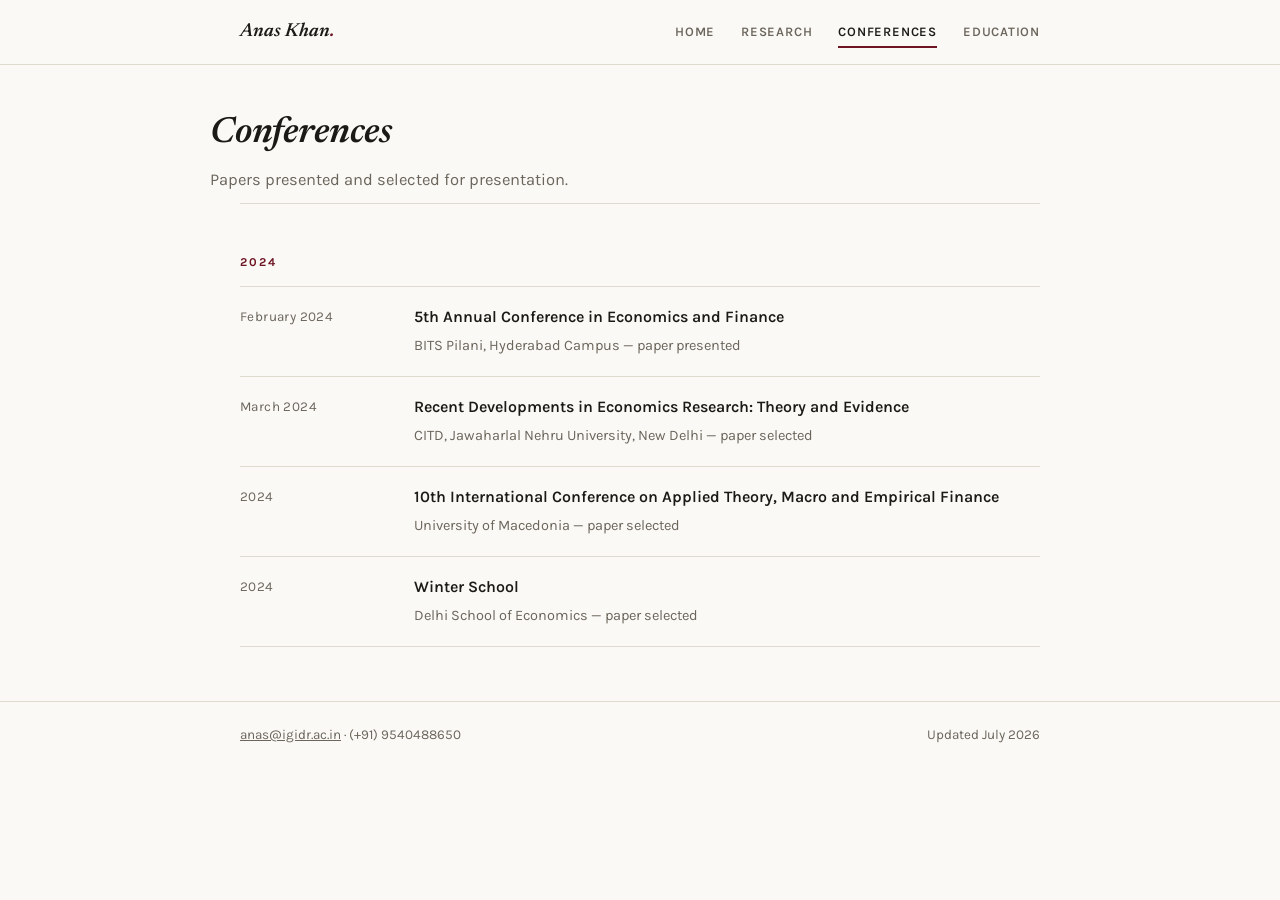
==== conferences.html @ 422debc1 "Initial commit: personal academic website" ====
<!DOCTYPE html>
<html lang="en">
<head>
<meta charset="UTF-8">
<meta name="viewport" content="width=device-width, initial-scale=1.0">
<title>Conferences — Anas Khan</title>
<meta name="description" content="Conferences and presentations by Anas Khan, IGIDR Mumbai.">
<meta property="og:title" content="Conferences — Anas Khan">
<meta property="og:description" content="Conferences and presentations by Anas Khan, IGIDR Mumbai.">
<meta property="og:type" content="website">
<meta name="theme-color" content="#FAF9F5">
<link rel="icon" href="data:image/svg+xml,%3Csvg xmlns='http://www.w3.org/2000/svg' viewBox='0 0 64 64'%3E%3Crect width='64' height='64' fill='%23FAF9F5'/%3E%3Ctext x='32' y='44' font-family='Georgia,serif' font-style='italic' font-size='34' font-weight='600' fill='%236E1423' text-anchor='middle'%3EAK%3C/text%3E%3C/svg%3E">
<link rel="preconnect" href="https://fonts.googleapis.com">
<link rel="preconnect" href="https://fonts.gstatic.com" crossorigin>
<link href="https://fonts.googleapis.com/css2?family=Newsreader:ital,wght@0,400;0,500;0,600;1,400;1,500;1,600&family=Karla:wght@400;500;600;700&display=swap" rel="stylesheet">
<link rel="stylesheet" href="style.css">
</head>
<body>

<div class="strip">
  <div class="wrap">
    <a class="me" href="index.html">Anas Khan<span>.</span></a>
    <nav>
      <a href="index.html">Home</a>
      <a href="research.html">Research</a>
      <a href="conferences.html" class="active">Conferences</a>
      <a href="education.html">Education</a>
    </nav>
  </div>
</div>

<div class="wrap head">
  <h1 class="page-title">Conferences</h1>
  <p class="page-role">Papers presented and selected for presentation.</p>
</div>

<div class="wrap">
  <section>
    <p class="label">2024</p>

    <div class="entry">
      <div class="when">February 2024</div>
      <div>
        <strong>5th Annual Conference in Economics and Finance</strong>
        <span>BITS Pilani, Hyderabad Campus — paper presented</span>
      </div>
    </div>

    <div class="entry">
      <div class="when">March 2024</div>
      <div>
        <strong>Recent Developments in Economics Research: Theory and Evidence</strong>
        <span>CITD, Jawaharlal Nehru University, New Delhi — paper selected</span>
      </div>
    </div>

    <div class="entry">
      <div class="when">2024</div>
      <div>
        <strong>10th International Conference on Applied Theory, Macro and Empirical Finance</strong>
        <span>University of Macedonia — paper selected</span>
      </div>
    </div>

    <div class="entry">
      <div class="when">2024</div>
      <div>
        <strong>Winter School</strong>
        <span>Delhi School of Economics — paper selected</span>
      </div>
    </div>
  </section>
</div>

<footer>
  <div class="wrap">
    <span><a href="mailto:anas@igidr.ac.in">anas@igidr.ac.in</a> · (+91) 9540488650</span>
    <span>Updated July 2026</span>
  </div>
</footer>

</body>
</html>
---- style.css ----
/* ============================================================
   Anas Khan — site styles
   Paper #FAF9F5 · Ink #1B1A17 · Oxblood #6E1423 · Muted #6B655C
   Newsreader (display) · Karla (body/meta)
   ============================================================ */

:root{
  --paper:#FAF9F5;
  --paper-2:#F1EEE6;
  --ink:#1B1A17;
  --ink-soft:#3A362F;
  --oxblood:#6E1423;
  --oxblood-deep:#4E0E19;
  --muted:#6B655C;
  --rule:#DEDACD;
}

*{margin:0;padding:0;box-sizing:border-box}
html{scroll-behavior:smooth}
@media (prefers-reduced-motion:reduce){
  html{scroll-behavior:auto}
  *,*::before,*::after{transition:none!important;animation:none!important}
}

body{
  background:var(--paper);
  color:var(--ink);
  font-family:'Karla',system-ui,sans-serif;
  font-size:17.5px;
  line-height:1.7;
  -webkit-font-smoothing:antialiased;
}

.wrap{max-width:860px;margin:0 auto;padding:0 30px}
a{color:var(--oxblood)}
a:focus-visible{outline:2px solid var(--oxblood);outline-offset:3px;border-radius:1px}

/* ---------------- Top strip ---------------- */
.strip{
  border-bottom:1px solid var(--rule);
  background:var(--paper);
  position:sticky;top:0;z-index:30;
}
.strip .wrap{
  display:flex;align-items:baseline;justify-content:space-between;
  gap:20px;flex-wrap:wrap;padding-top:16px;padding-bottom:16px;
}
.strip .me{
  font-family:'Newsreader',Georgia,serif;
  font-size:19px;font-weight:600;font-style:italic;color:var(--ink);text-decoration:none;
}
.strip .me span{color:var(--oxblood)}
.strip nav{display:flex;gap:26px;flex-wrap:wrap}
.strip nav a{
  font-size:13px;font-weight:600;letter-spacing:.06em;text-transform:uppercase;color:var(--muted);
  text-decoration:none;padding-bottom:3px;border-bottom:2px solid transparent;
}
.strip nav a:hover{color:var(--ink);border-bottom-color:var(--rule)}
.strip nav a.active{color:var(--ink);border-bottom-color:var(--oxblood)}

/* ---------------- Hero (home only) ---------------- */
.hero{padding:60px 0 54px}
.kicker{
  font-size:12.5px;font-weight:700;letter-spacing:.16em;text-transform:uppercase;
  color:var(--oxblood);margin-bottom:16px;
}
.hello{
  font-family:'Newsreader',Georgia,serif;
  font-size:clamp(30px,4.4vw,42px);
  font-weight:600;line-height:1.2;letter-spacing:-.01em;
  margin-bottom:18px;
}
.hello .name{font-style:italic}
.hero p{font-size:18px;margin-bottom:15px;max-width:56ch;color:var(--ink-soft)}
.hero p.small{font-size:15.5px;color:var(--muted)}
.hero .actions{margin-top:26px;display:flex;gap:14px;flex-wrap:wrap;align-items:center}
.btn{
  display:inline-block;text-decoration:none;font-family:'Karla',sans-serif;
  font-size:13.5px;font-weight:700;letter-spacing:.05em;text-transform:uppercase;
  padding:11px 22px;border-radius:2px;transition:background .18s,color .18s,border-color .18s;
}
.btn-fill{background:var(--ink);color:var(--paper);border:1px solid var(--ink)}
.btn-fill:hover{background:var(--paper);color:var(--ink)}
.btn-line{border:1px solid var(--rule);color:var(--ink-soft)}
.btn-line:hover{border-color:var(--ink);color:var(--ink)}

/* ---------------- Non-hero page head (research / conferences) ---------------- */
.head{padding:48px 0 8px}
h1.page-title{
  font-family:'Newsreader',Georgia,serif;
  font-size:clamp(28px,4vw,36px);font-weight:600;font-style:italic;line-height:1.2;
  letter-spacing:-.005em;
}
.page-role{color:var(--muted);font-size:16.5px;margin-top:10px;max-width:56ch}

/* ---------------- Sections ---------------- */
section{padding:48px 0;border-top:1px solid var(--rule)}
.hero + section{border-top:1px solid var(--rule)}
.label{
  font-size:12px;font-weight:700;letter-spacing:.16em;text-transform:uppercase;
  color:var(--oxblood);margin-bottom:14px;
}
h2{
  font-family:'Newsreader',Georgia,serif;
  font-size:24px;font-weight:600;line-height:1.3;margin-bottom:22px;
}
p{margin-bottom:15px;max-width:64ch}
p:last-child{margin-bottom:0}

/* Compact list of current work on home — matches .paper listing below */
.titles{list-style:none}
.titles li{padding:18px 0;border-top:1px solid var(--rule)}
.titles li:last-child{border-bottom:1px solid var(--rule)}
.titles a{text-decoration:none;font-weight:600;color:var(--ink);font-size:16.5px}
.titles a:hover{color:var(--oxblood)}
.titles .sub{display:block;font-size:14.5px;font-weight:400;color:var(--muted);margin-top:4px}

/* ---------------- Papers (research page) ---------------- */
.paper{padding:26px 0;border-top:1px solid var(--rule)}
.paper:first-of-type{border-top:none;padding-top:4px}
.paper h3{
  font-family:'Newsreader',Georgia,serif;
  font-size:19.5px;font-weight:600;line-height:1.4;margin-bottom:10px;
}
.paper .desc{color:var(--ink-soft);margin-bottom:10px;max-width:64ch}
.paper .meta{font-size:13px;letter-spacing:.03em;color:var(--muted)}
details{margin-top:13px}
summary{
  cursor:pointer;list-style:none;display:inline-flex;align-items:center;gap:8px;
  font-size:13.5px;font-weight:700;letter-spacing:.03em;text-transform:uppercase;color:var(--oxblood);
}
summary::-webkit-details-marker{display:none}
summary::before{
  content:"";width:12px;height:12px;flex:none;border:1.5px solid var(--oxblood);border-radius:50%;
  background:
    linear-gradient(var(--oxblood),var(--oxblood)) center/6px 1.5px no-repeat,
    linear-gradient(var(--oxblood),var(--oxblood)) center/1.5px 6px no-repeat;
}
details[open] summary::before{background:linear-gradient(var(--oxblood),var(--oxblood)) center/6px 1.5px no-repeat}
summary:hover{text-decoration:underline}
details>p{
  margin-top:13px;font-size:16px;color:var(--ink-soft);
  padding-left:15px;border-left:2px solid var(--rule);max-width:64ch;
}

/* ---------------- Entries (conferences page) ---------------- */
.entry{
  display:grid;grid-template-columns:150px 1fr;gap:24px;
  padding:16px 0;border-top:1px solid var(--rule);
}
.entry:last-child{border-bottom:1px solid var(--rule)}
.entry .when{font-size:13.5px;letter-spacing:.03em;color:var(--muted);padding-top:3px}
.entry strong{display:block;font-size:16px;font-weight:600}
.entry span{color:var(--muted);font-size:14.5px}

/* ---------------- Footer ---------------- */
footer{border-top:1px solid var(--rule);margin-top:6px;padding:22px 0 40px}
footer .wrap{
  display:flex;justify-content:space-between;gap:16px;flex-wrap:wrap;
  color:var(--muted);font-size:13.5px;
}
footer a{color:var(--muted)}

/* ---------------- Mobile ---------------- */
@media (max-width:760px){
  .hero{padding:40px 0 34px}
  .entry{grid-template-columns:1fr;gap:2px}
  section{padding:36px 0}
}
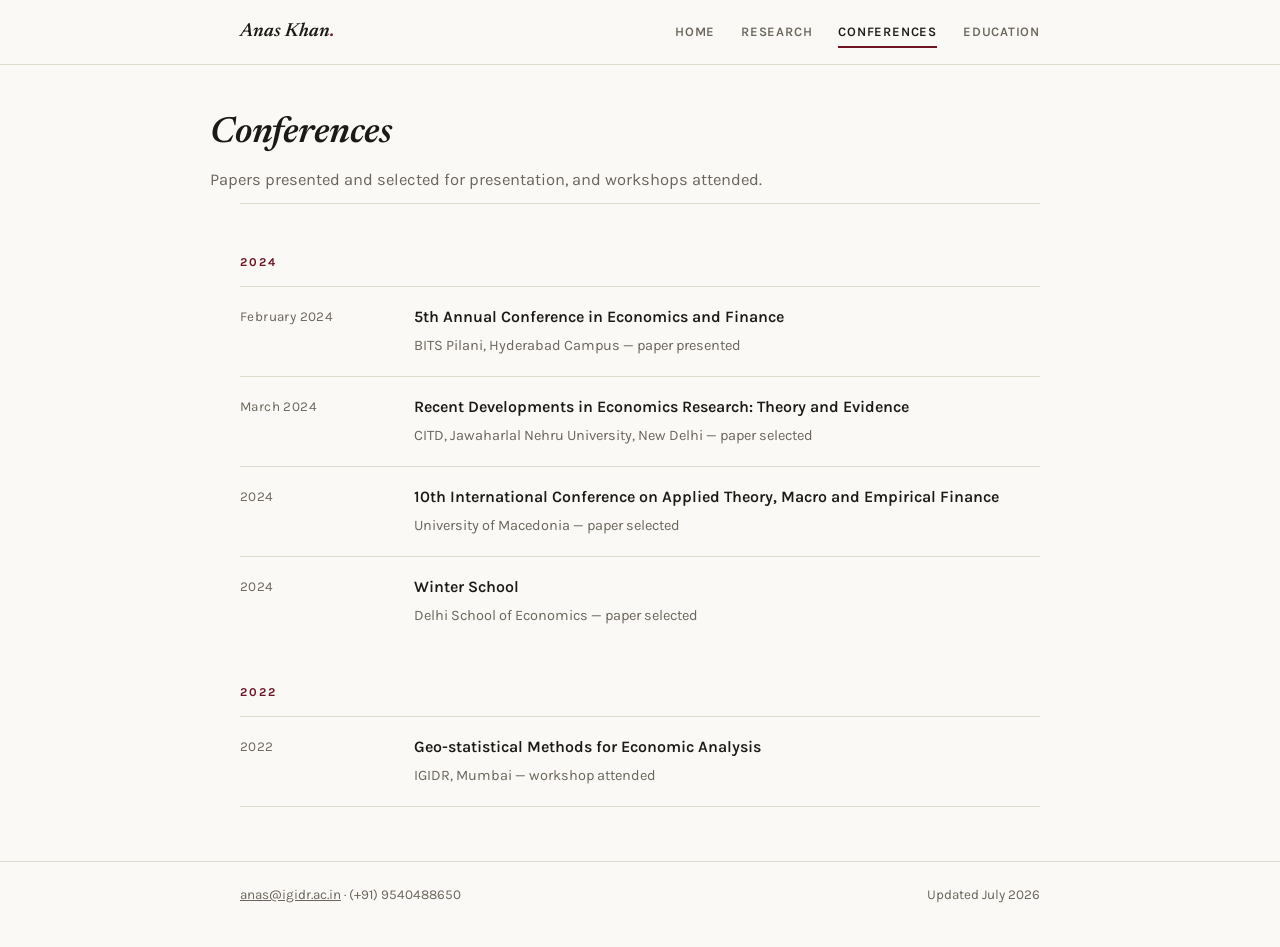
==== commit 622eb200: "Add 2022 workshop to conferences page" ====
--- a/conferences.html
+++ b/conferences.html
@@ -31,7 +31,7 @@
 
 <div class="wrap head">
   <h1 class="page-title">Conferences</h1>
-  <p class="page-role">Papers presented and selected for presentation.</p>
+  <p class="page-role">Papers presented and selected for presentation, and workshops attended.</p>
 </div>
 
 <div class="wrap">
@@ -69,6 +69,16 @@
         <span>Delhi School of Economics — paper selected</span>
       </div>
     </div>
+
+    <p class="label">2022</p>
+
+    <div class="entry">
+      <div class="when">2022</div>
+      <div>
+        <strong>Geo-statistical Methods for Economic Analysis</strong>
+        <span>IGIDR, Mumbai — workshop attended</span>
+      </div>
+    </div>
   </section>
 </div>
 
--- a/style.css
+++ b/style.css
@@ -100,6 +100,7 @@
   font-size:12px;font-weight:700;letter-spacing:.16em;text-transform:uppercase;
   color:var(--oxblood);margin-bottom:14px;
 }
+.entry + .label{margin-top:36px}
 h2{
   font-family:'Newsreader',Georgia,serif;
   font-size:24px;font-weight:600;line-height:1.3;margin-bottom:22px;
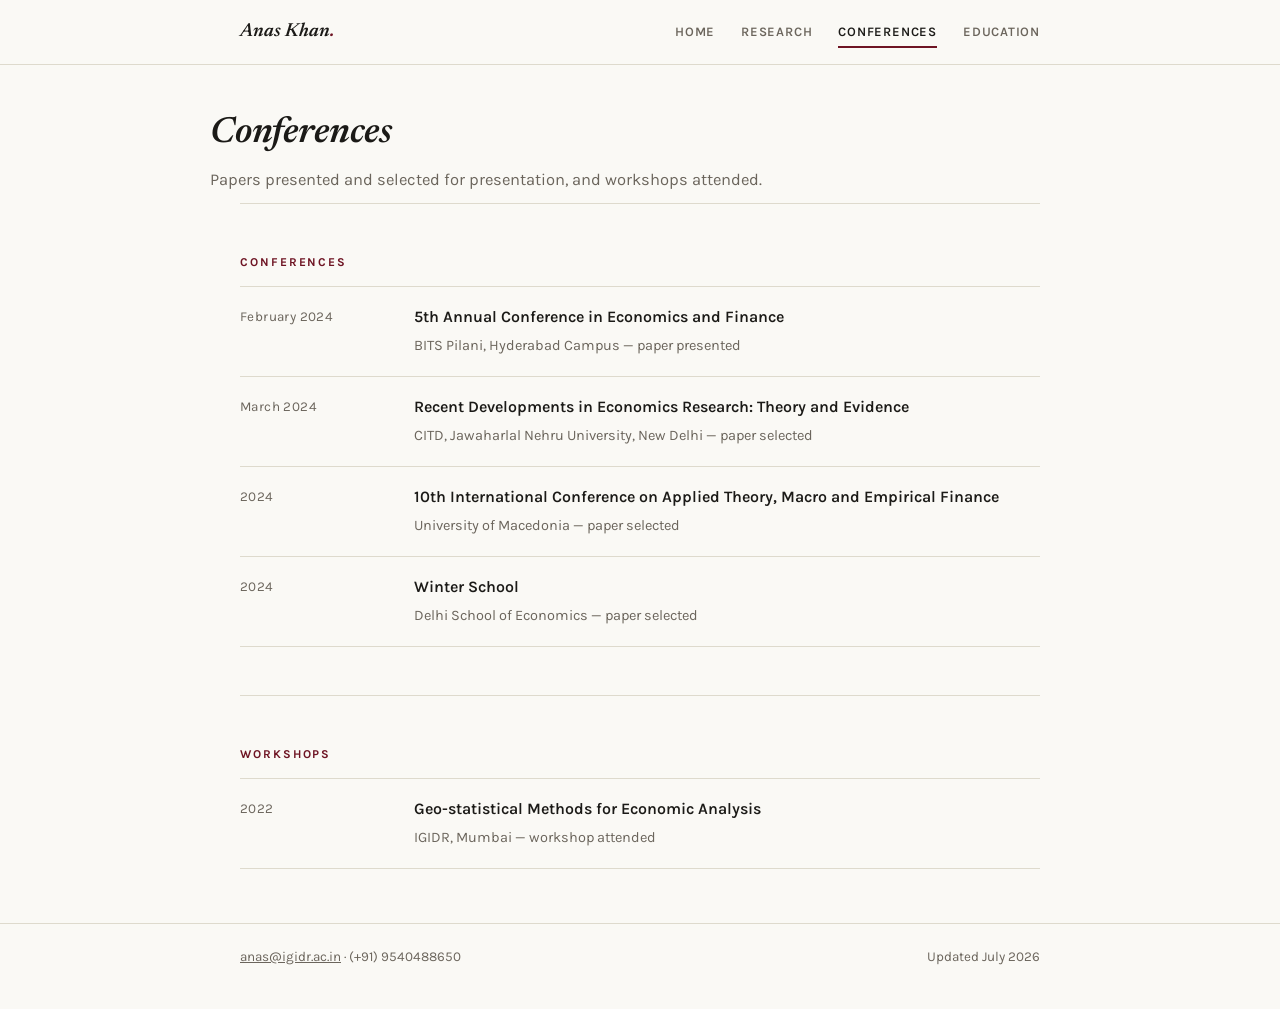
==== commit 3c4b79a1: "Split conferences page into Conferences and Workshops sections" ====
--- a/conferences.html
+++ b/conferences.html
@@ -36,7 +36,7 @@
 
 <div class="wrap">
   <section>
-    <p class="label">2024</p>
+    <p class="label">Conferences</p>
 
     <div class="entry">
       <div class="when">February 2024</div>
@@ -69,8 +69,10 @@
         <span>Delhi School of Economics — paper selected</span>
       </div>
     </div>
+  </section>
 
-    <p class="label">2022</p>
+  <section>
+    <p class="label">Workshops</p>
 
     <div class="entry">
       <div class="when">2022</div>
--- a/style.css
+++ b/style.css
@@ -100,7 +100,6 @@
   font-size:12px;font-weight:700;letter-spacing:.16em;text-transform:uppercase;
   color:var(--oxblood);margin-bottom:14px;
 }
-.entry + .label{margin-top:36px}
 h2{
   font-family:'Newsreader',Georgia,serif;
   font-size:24px;font-weight:600;line-height:1.3;margin-bottom:22px;
